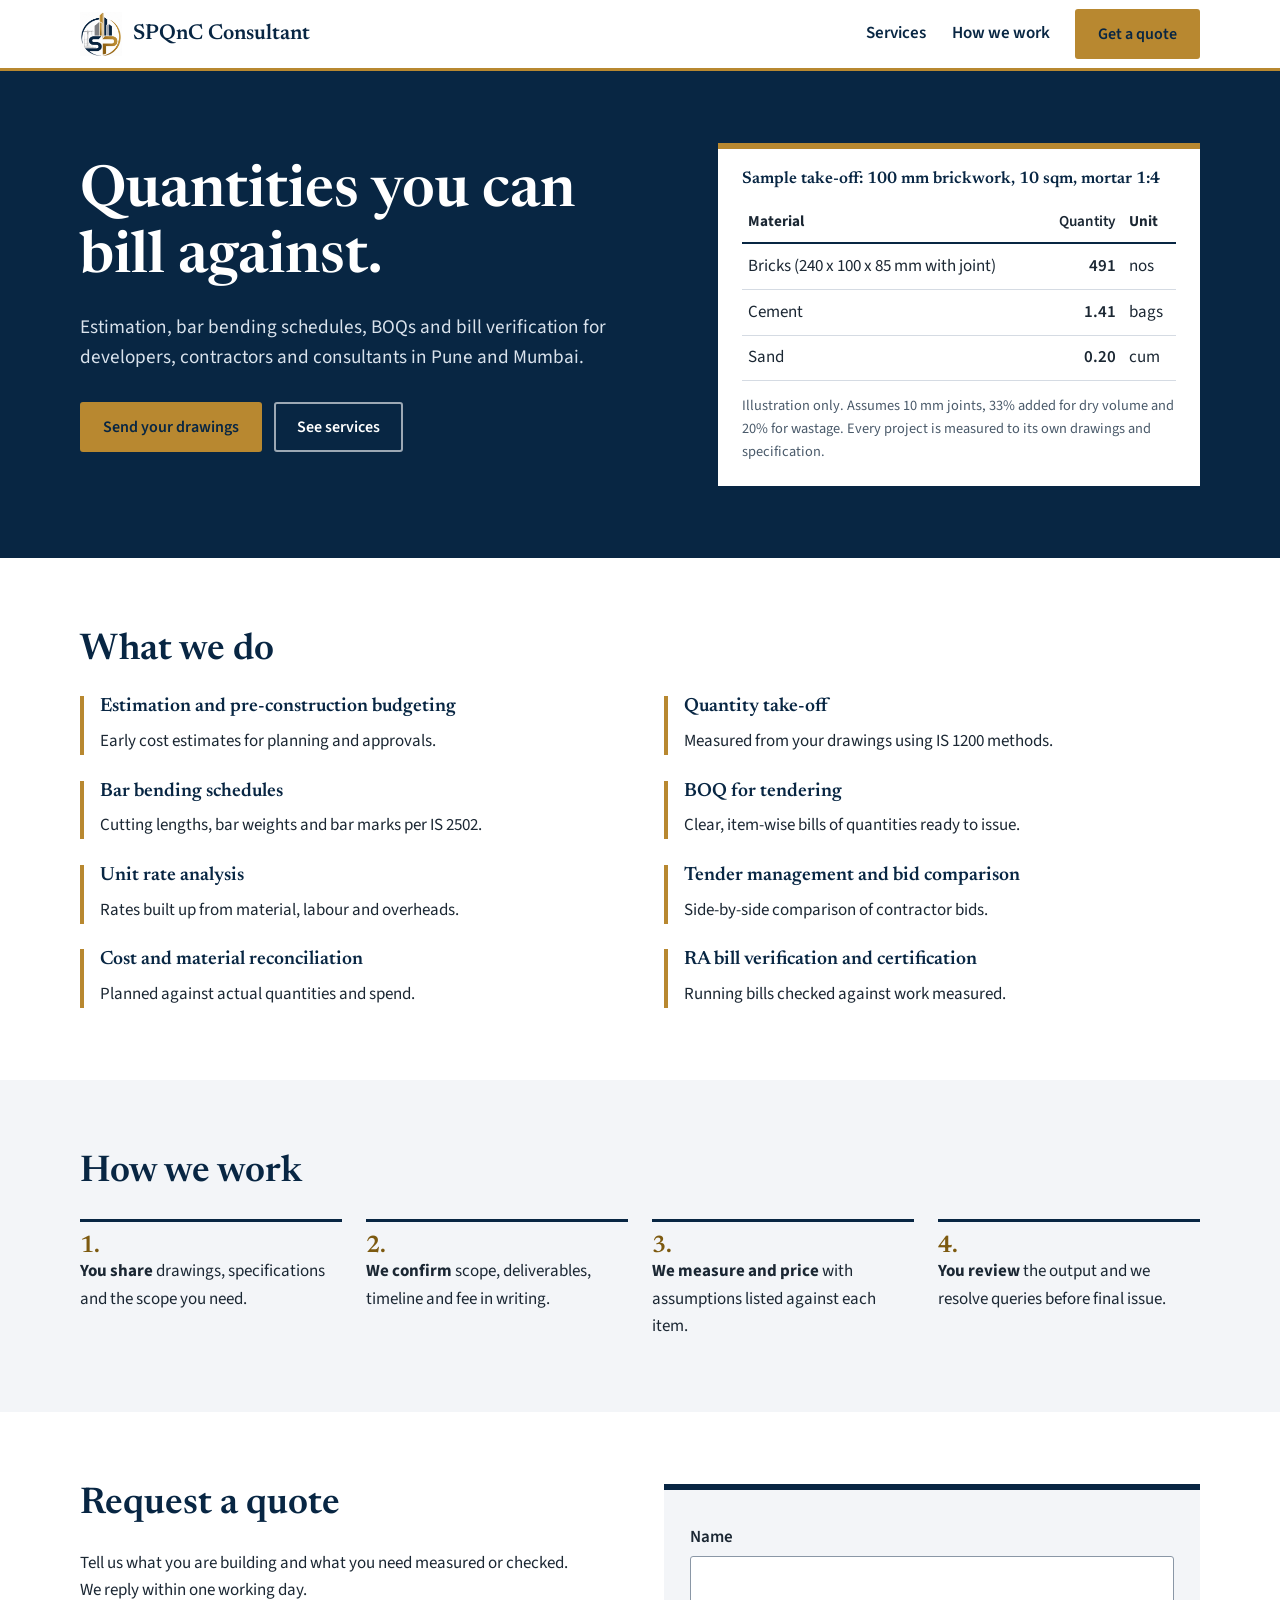
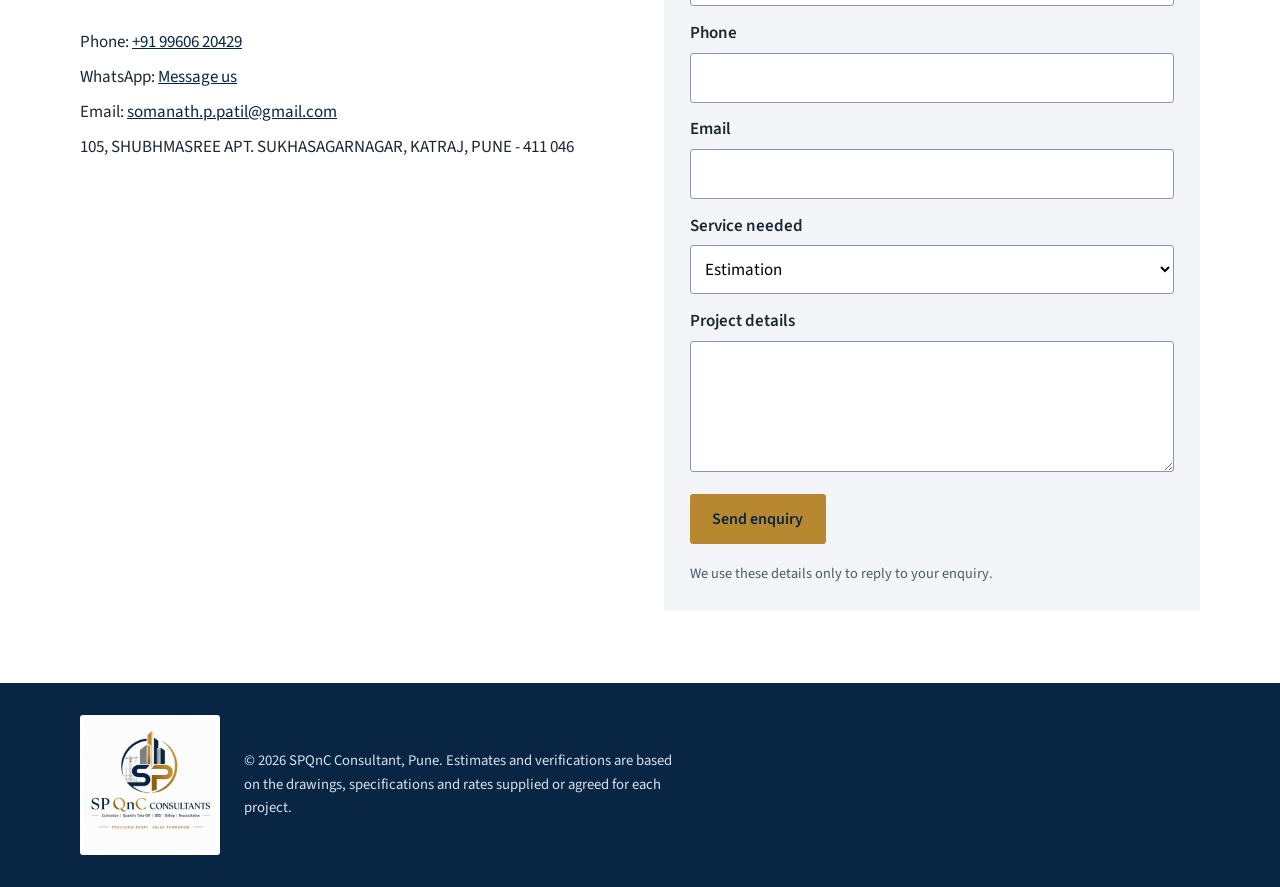
==== public/index.html @ 0b5841fc "Move site to public folder and add Cloudflare config" ====
<!DOCTYPE html>
<html lang="en-IN">

<head>
  <meta charset="utf-8">
  <meta name="viewport" content="width=device-width, initial-scale=1">
  <!-- PLACEHOLDER: confirm brand name, then find-and-replace "SPQnC Consultant" in all files -->
  <title>SPQnC Consultant | Estimation, BOQ and Bill Verification in Pune and Mumbai</title>
  <meta name="description"
    content="Construction estimation, quantity take-off, bar bending schedules, BOQ, tender comparison and RA bill verification for developers and contractors in Pune and Mumbai.">
  <link rel="icon" type="image/png" href="assets/favicon.png">
  <link rel="preconnect" href="https://fonts.googleapis.com">
  <link rel="preconnect" href="https://fonts.gstatic.com" crossorigin>
  <link
    href="https://fonts.googleapis.com/css2?family=Newsreader:opsz,wght@6..72,500;6..72,600&family=Source+Sans+3:wght@400;600&display=swap"
    rel="stylesheet">
  <link rel="stylesheet" href="css/styles.css">
</head>

<body>
  <a class="skip" href="#main">Skip to content</a>

  <header class="site-header">
    <div class="wrap bar">
      <a class="brand" href="index.html" aria-label="SPQnC Consultant home">
        <img src="assets/emblem.png" alt="" width="44" height="46">
        <span>SPQnC Consultant</span>
      </a>
      <button class="menu-btn" aria-expanded="false" aria-controls="nav">Menu</button>
      <nav id="nav" class="nav" aria-label="Main">
        <a href="#services">Services</a>
        <a href="#process">How we work</a>
        <a href="#contact" class="btn btn-gold">Get a quote</a>
      </nav>
    </div>
  </header>

  <main id="main">

    <section class="hero">
      <div class="wrap hero-grid">
        <div>
          <h1>Quantities you can bill against.</h1>
          <p class="lead">Estimation, bar bending schedules, BOQs and bill verification for developers, contractors and
            consultants in Pune and Mumbai.</p>
          <p class="actions">
            <a class="btn btn-navy" href="#contact">Send your drawings</a>
            <a class="btn btn-line" href="#services">See services</a>
          </p>
        </div>

        <figure class="sheet" aria-label="Sample take-off">
          <figcaption>Sample take-off: 100 mm brickwork, 10 sqm, mortar 1:4</figcaption>
          <table>
            <thead>
              <tr>
                <th scope="col">Material</th>
                <th scope="col" class="num">Quantity</th>
                <th scope="col">Unit</th>
              </tr>
            </thead>
            <tbody>
              <tr>
                <td>Bricks (240 x 100 x 85 mm with joint)</td>
                <td class="num">491</td>
                <td>nos</td>
              </tr>
              <tr>
                <td>Cement</td>
                <td class="num">1.41</td>
                <td>bags</td>
              </tr>
              <tr>
                <td>Sand</td>
                <td class="num">0.20</td>
                <td>cum</td>
              </tr>
            </tbody>
          </table>
          <p class="note">Illustration only. Assumes 10 mm joints, 33% added for dry volume and 20% for wastage. Every
            project is measured to its own drawings and specification.</p>
        </figure>
      </div>
    </section>

    <section id="services" class="section">
      <div class="wrap">
        <h2>What we do</h2>
        <!-- PLACEHOLDER: client to confirm service list and wording -->
        <ul class="services">
          <li>
            <h3>Estimation and pre-construction budgeting</h3>
            <p>Early cost estimates for planning and approvals.</p>
          </li>
          <li>
            <h3>Quantity take-off</h3>
            <p>Measured from your drawings using IS 1200 methods.</p>
          </li>
          <li>
            <h3>Bar bending schedules</h3>
            <p>Cutting lengths, bar weights and bar marks per IS 2502.</p>
          </li>
          <li>
            <h3>BOQ for tendering</h3>
            <p>Clear, item-wise bills of quantities ready to issue.</p>
          </li>
          <li>
            <h3>Unit rate analysis</h3>
            <p>Rates built up from material, labour and overheads.</p>
          </li>
          <li>
            <h3>Tender management and bid comparison</h3>
            <p>Side-by-side comparison of contractor bids.</p>
          </li>
          <li>
            <h3>Cost and material reconciliation</h3>
            <p>Planned against actual quantities and spend.</p>
          </li>
          <li>
            <h3>RA bill verification and certification</h3>
            <p>Running bills checked against work measured.</p>
          </li>
        </ul>
      </div>
    </section>

    <section id="process" class="section band">
      <div class="wrap">
        <h2>How we work</h2>
        <ol class="steps">
          <li><strong>You share</strong> drawings, specifications and the scope you need.</li>
          <li><strong>We confirm</strong> scope, deliverables, timeline and fee in writing.</li>
          <li><strong>We measure and price</strong> with assumptions listed against each item.</li>
          <li><strong>You review</strong> the output and we resolve queries before final issue.</li>
        </ol>
      </div>
    </section>

    <section id="contact" class="section">
      <div class="wrap contact-grid">
        <div>
          <h2>Request a quote</h2>
          <p>Tell us what you are building and what you need measured or checked. We reply within one working day.</p>
          <!-- PLACEHOLDER: replace phone, email and WhatsApp number -->
          <ul class="contact-list">
            <li>Phone: <a href="tel:+919960620429">+91 99606 20429</a></li>
            <li>WhatsApp: <a href="https://wa.me/919960620429">Message us</a></li>
            <li>Email: <a href="mailto:somanath.p.patil@gmail.com">somanath.p.patil@gmail.com</a></li>
            <li>105, SHUBHMASREE APT. SUKHASAGARNAGAR, KATRAJ, PUNE - 411 046 </li>
          </ul>
        </div>

        <!-- PLACEHOLDER: replace YOUR_FORM_ID with the id from your form service (e.g. Formspree) -->
        <form class="form" action="https://formspree.io/f/xkjrwnez" method="post">
          <label for="name">Name</label>
          <input id="name" name="name" type="text" autocomplete="name" required>
          <label for="phone">Phone</label>
          <input id="phone" name="phone" type="tel" autocomplete="tel" required>
          <label for="email">Email</label>
          <input id="email" name="email" type="email" autocomplete="email">
          <label for="service">Service needed</label>
          <select id="service" name="service">
            <option>Estimation</option>
            <option>Quantity take-off</option>
            <option>Bar bending schedule</option>
            <option>BOQ for tender</option>
            <option>Bid comparison</option>
            <option>RA bill verification</option>
            <option>Other</option>
          </select>
          <label for="message">Project details</label>
          <textarea id="message" name="message" rows="4"></textarea>
          <input type="text" name="_gotcha" tabindex="-1" autocomplete="off" class="trap" aria-hidden="true">
          <button class="btn btn-gold" type="submit">Send enquiry</button>
          <p class="note">We use these details only to reply to your enquiry.</p>
        </form>
      </div>
    </section>

  </main>

  <footer class="site-footer">
    <div class="wrap foot">
      <img src="assets/logo-full.png" alt="SPQnC Consultant: Precision today. Value tomorrow." width="140" height="140"
        loading="lazy">
      <p>&copy; <span id="year">2026</span> SPQnC Consultant, Pune. Estimates and verifications are based on the
        drawings, specifications and rates supplied or agreed for each project.</p>
    </div>
  </footer>

  <script src="js/main.js"></script>
</body>

</html>
---- public/css/styles.css ----
/* SPQnC Consultant: palette sampled from the logo. Confirm with client brand codes. */
:root {
  --navy: #082643;
  --navy-2: #123a63;
  --gold: #b88830;
  --gold-dark: #7d5a10;   /* use for small gold text on white */
  --ink: #1b2733;
  --paper: #f3f5f8;
  --line: #d5dbe3;
  --white: #fff;
  --serif: "Newsreader", Georgia, "Times New Roman", serif;
  --sans: "Source Sans 3", system-ui, -apple-system, "Segoe UI", Roboto, Arial, sans-serif;
}
*, *::before, *::after { box-sizing: border-box; }
html { scroll-behavior: smooth; scroll-padding-top: 76px; }
body { margin: 0; font: 400 1.0625rem/1.6 var(--sans); color: var(--ink); background: var(--white); }
img { max-width: 100%; height: auto; }
a { color: var(--navy); }
:focus-visible { outline: 3px solid var(--gold); outline-offset: 3px; }
.wrap { width: min(1120px, 100% - 2.5rem); margin-inline: auto; }
.skip { position: absolute; left: -999px; top: 0; background: var(--white); padding: .5rem 1rem; z-index: 20; }
.skip:focus { left: 0; }

h1, h2, h3 { font-family: var(--serif); color: var(--navy); line-height: 1.15; margin: 0 0 .6rem; }
h1 { font-size: clamp(2.2rem, 5vw, 3.6rem); font-weight: 600; }
h2 { font-size: clamp(1.7rem, 3vw, 2.3rem); font-weight: 600; margin-bottom: 1.5rem; }
h3 { font-size: 1.2rem; font-weight: 600; }
p { max-width: 62ch; }

/* Buttons */
.btn { display: inline-block; padding: .75rem 1.3rem; font: 600 1rem var(--sans); text-decoration: none; border: 2px solid transparent; border-radius: 3px; cursor: pointer; }
.btn-gold { background: var(--gold); color: var(--navy); }
.btn-gold:hover { background: #c99a3f; }
.btn-navy { background: var(--gold); color: var(--navy); }
.btn-line { border-color: rgba(255,255,255,.6); color: var(--white); }
.btn-line:hover { background: rgba(255,255,255,.1); }

/* Header */
.site-header { position: sticky; top: 0; z-index: 10; background: var(--white); border-bottom: 3px solid var(--gold); }
.bar { display: flex; align-items: center; justify-content: space-between; min-height: 68px; gap: 1rem; }
.brand { display: flex; align-items: center; gap: .7rem; text-decoration: none; font: 600 1.35rem var(--serif); color: var(--navy); }
.brand img { height: 44px; width: auto; }
.nav { display: flex; align-items: center; gap: 1.6rem; }
.nav a:not(.btn) { text-decoration: none; font-weight: 600; }
.nav a:not(.btn):hover { color: var(--gold-dark); }
.menu-btn { display: none; background: none; border: 2px solid var(--navy); color: var(--navy); font: 600 1rem var(--sans); padding: .4rem .9rem; border-radius: 3px; }

/* Hero */
.hero { background: var(--navy); color: var(--white); padding: 4.5rem 0; }
.hero h1 { color: var(--white); }
.hero-grid { display: grid; grid-template-columns: 1.1fr .9fr; gap: 3rem; align-items: center; }
.lead { font-size: 1.2rem; color: #d9e2ec; }
.actions { display: flex; flex-wrap: wrap; gap: .8rem; margin-top: 1.8rem; }

/* Sample take-off sheet: the one memorable element */
.sheet { margin: 0; background: var(--white); color: var(--ink); padding: 1.4rem 1.5rem; border-top: 6px solid var(--gold); }
.sheet figcaption { font: 600 1.05rem var(--serif); color: var(--navy); margin-bottom: .8rem; }
.sheet table { width: 100%; border-collapse: collapse; }
.sheet th, .sheet td { text-align: left; padding: .55rem .4rem; border-bottom: 1px solid var(--line); }
.sheet th { border-bottom: 2px solid var(--navy); font-size: .95rem; }
.sheet .num { text-align: right; font-variant-numeric: tabular-nums; font-weight: 600; }
.note { font-size: .9rem; color: #4a5a6a; margin: .8rem 0 0; }

/* Sections */
.section { padding: 4.5rem 0; }
.band { background: var(--paper); }
.services { list-style: none; margin: 0; padding: 0; display: grid; grid-template-columns: repeat(2, 1fr); gap: 1.6rem 3rem; }
.services li { border-left: 4px solid var(--gold); padding-left: 1rem; }
.services p { margin: 0; }
.steps { margin: 0; padding: 0; list-style: none; counter-reset: s; display: grid; grid-template-columns: repeat(4, 1fr); gap: 1.5rem; }
.steps li { counter-increment: s; border-top: 3px solid var(--navy); padding-top: .8rem; }
.steps li::before { content: counter(s) "."; display: block; font: 600 1.5rem var(--serif); color: var(--gold-dark); }

/* Contact */
.contact-grid { display: grid; grid-template-columns: 1fr 1fr; gap: 3rem; }
.contact-list { list-style: none; padding: 0; margin: 1.5rem 0 0; }
.contact-list li { margin-bottom: .5rem; }
.form { display: grid; gap: .35rem; background: var(--paper); padding: 1.6rem; border-top: 6px solid var(--navy); }
.form label { font-weight: 600; margin-top: .5rem; }
.form input, .form select, .form textarea { font: inherit; padding: .65rem; border: 1px solid #8a97a6; border-radius: 3px; background: var(--white); width: 100%; }
.form .btn { margin-top: 1rem; justify-self: start; }
.trap { position: absolute; left: -9999px; }

/* Footer */
.site-footer { background: var(--navy); color: #d9e2ec; padding: 2rem 0; }
.foot { display: flex; align-items: center; gap: 1.5rem; }
.foot img { background: var(--white); padding: 4px; border-radius: 3px; }
.foot p { margin: 0; font-size: .92rem; }

/* Mobile */
@media (max-width: 800px) {
  .hero-grid, .contact-grid, .services { grid-template-columns: 1fr; }
  .steps { grid-template-columns: 1fr 1fr; }
  .hero, .section { padding: 3rem 0; }
  .menu-btn { display: inline-block; }
  .nav { display: none; position: absolute; top: 100%; left: 0; right: 0; background: var(--white); flex-direction: column; align-items: flex-start; padding: 1rem 1.25rem 1.5rem; border-bottom: 3px solid var(--gold); }
  .nav.open { display: flex; }
  .foot { flex-direction: column; align-items: flex-start; }
}
@media (max-width: 480px) { .steps { grid-template-columns: 1fr; } .brand { font-size: 1.15rem; } }
@media (prefers-reduced-motion: reduce) { html { scroll-behavior: auto; } }
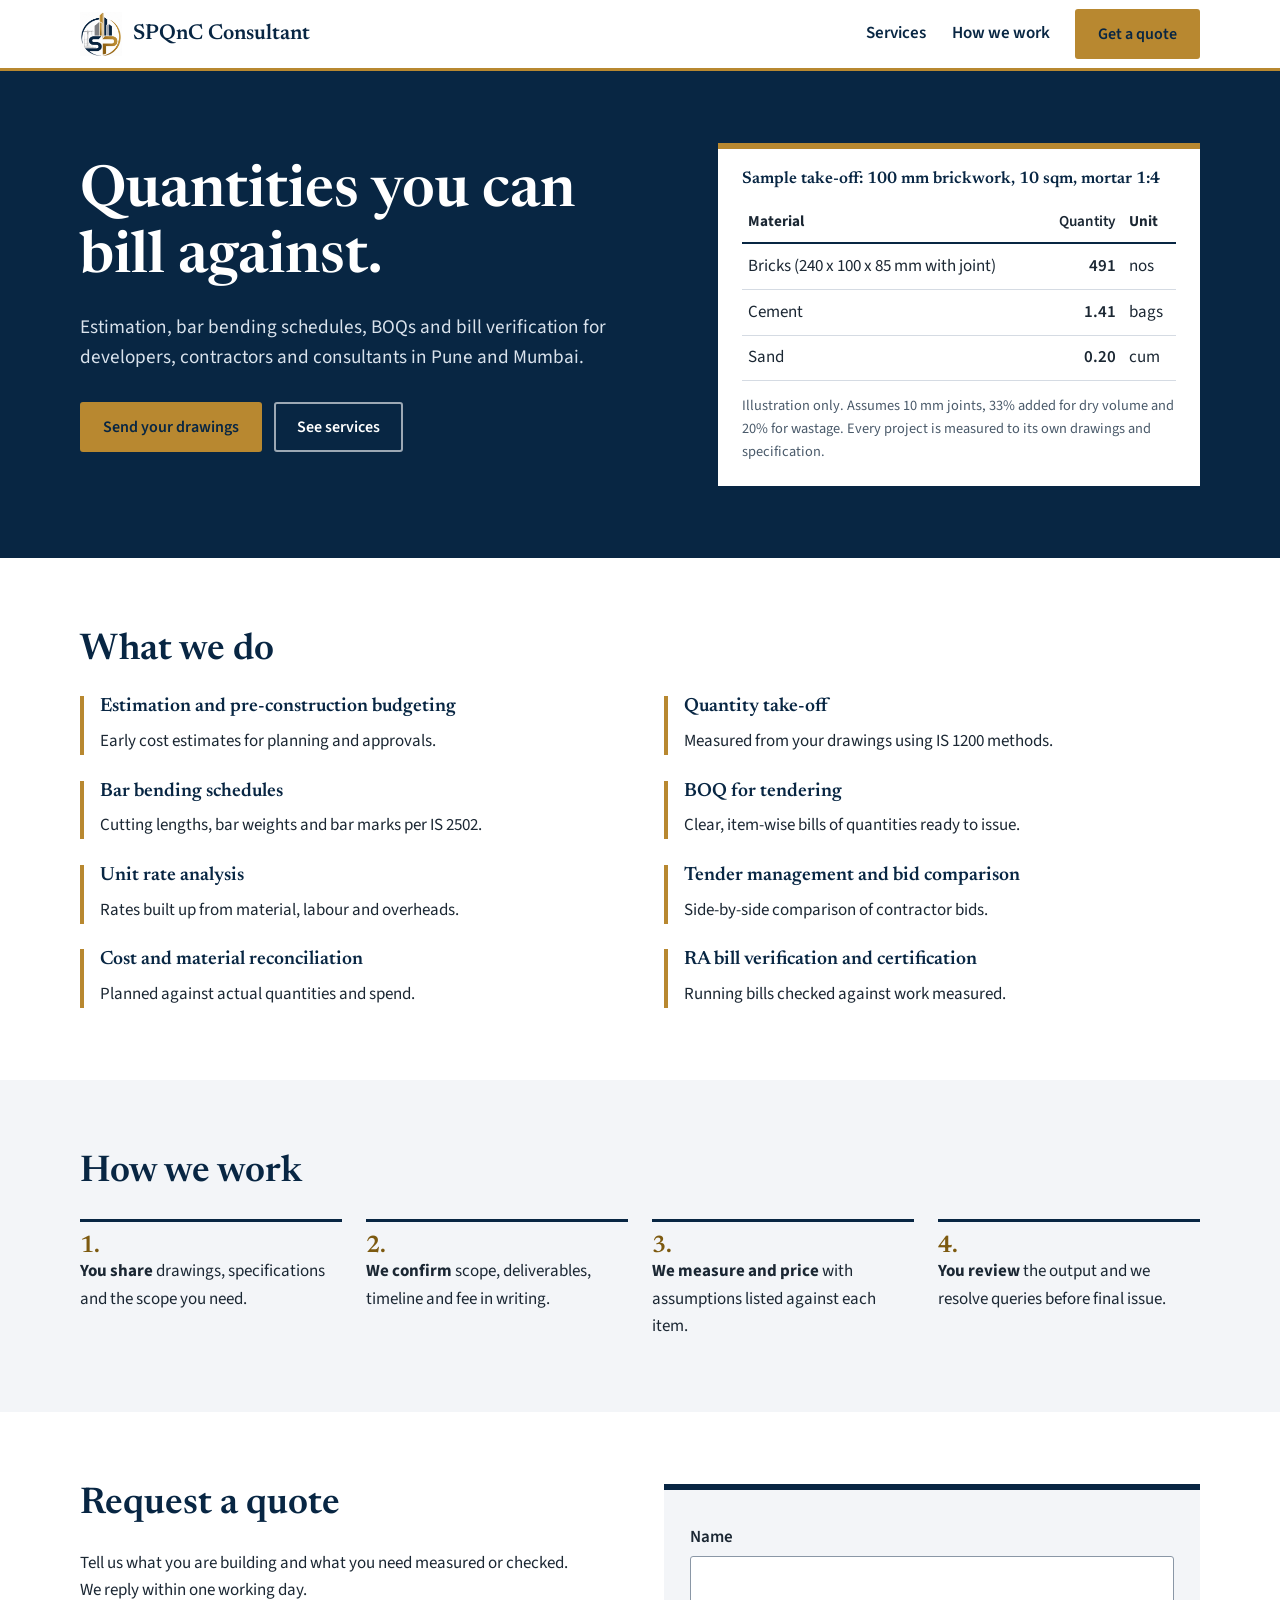
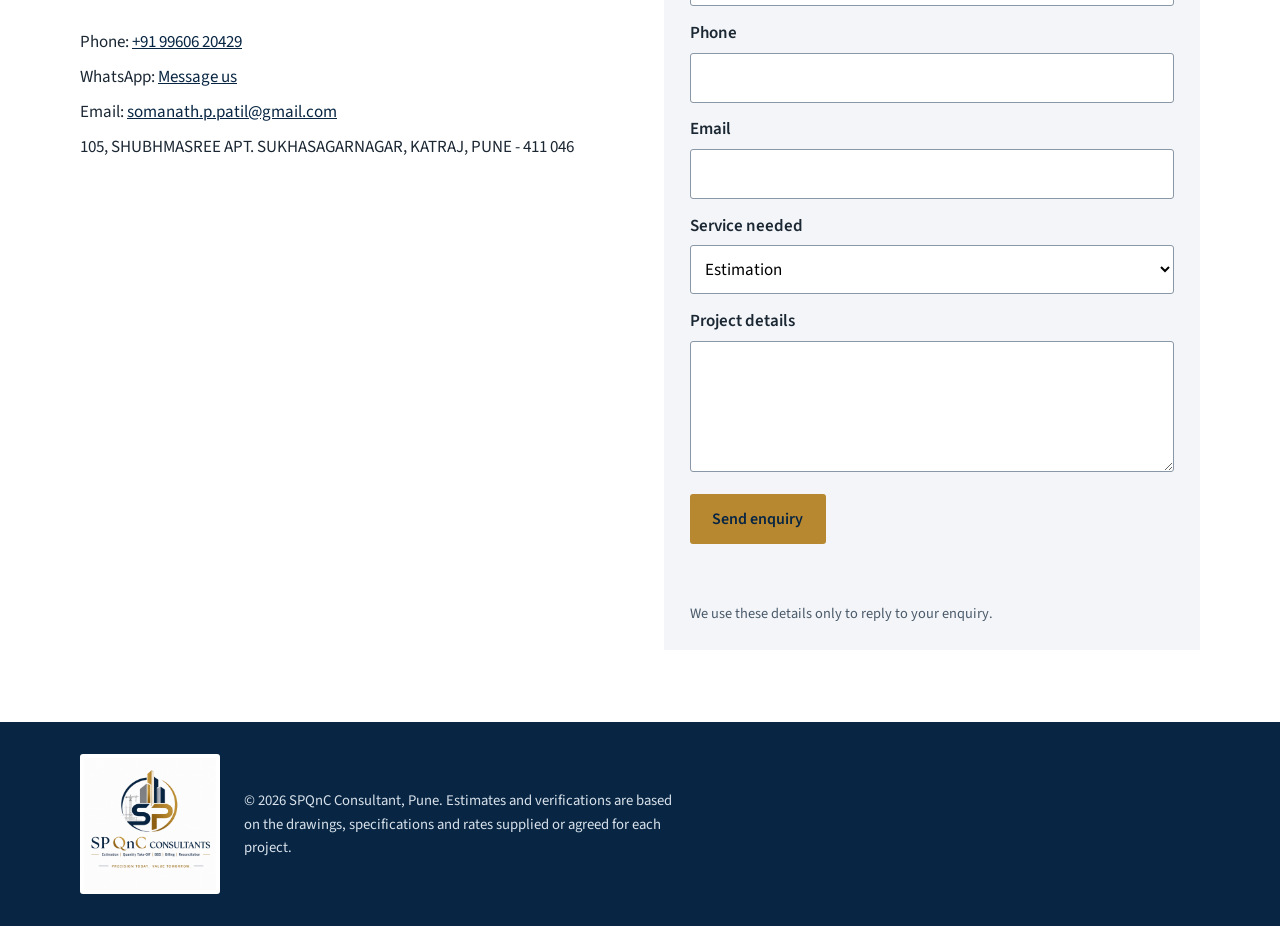
==== commit b093f07a: "Connect contact form" ====
--- a/public/index.html
+++ b/public/index.html
@@ -172,6 +172,7 @@
           <textarea id="message" name="message" rows="4"></textarea>
           <input type="text" name="_gotcha" tabindex="-1" autocomplete="off" class="trap" aria-hidden="true">
           <button class="btn btn-gold" type="submit">Send enquiry</button>
+          <p class="form-status" role="status" aria-live="polite"></p>
           <p class="note">We use these details only to reply to your enquiry.</p>
         </form>
       </div>
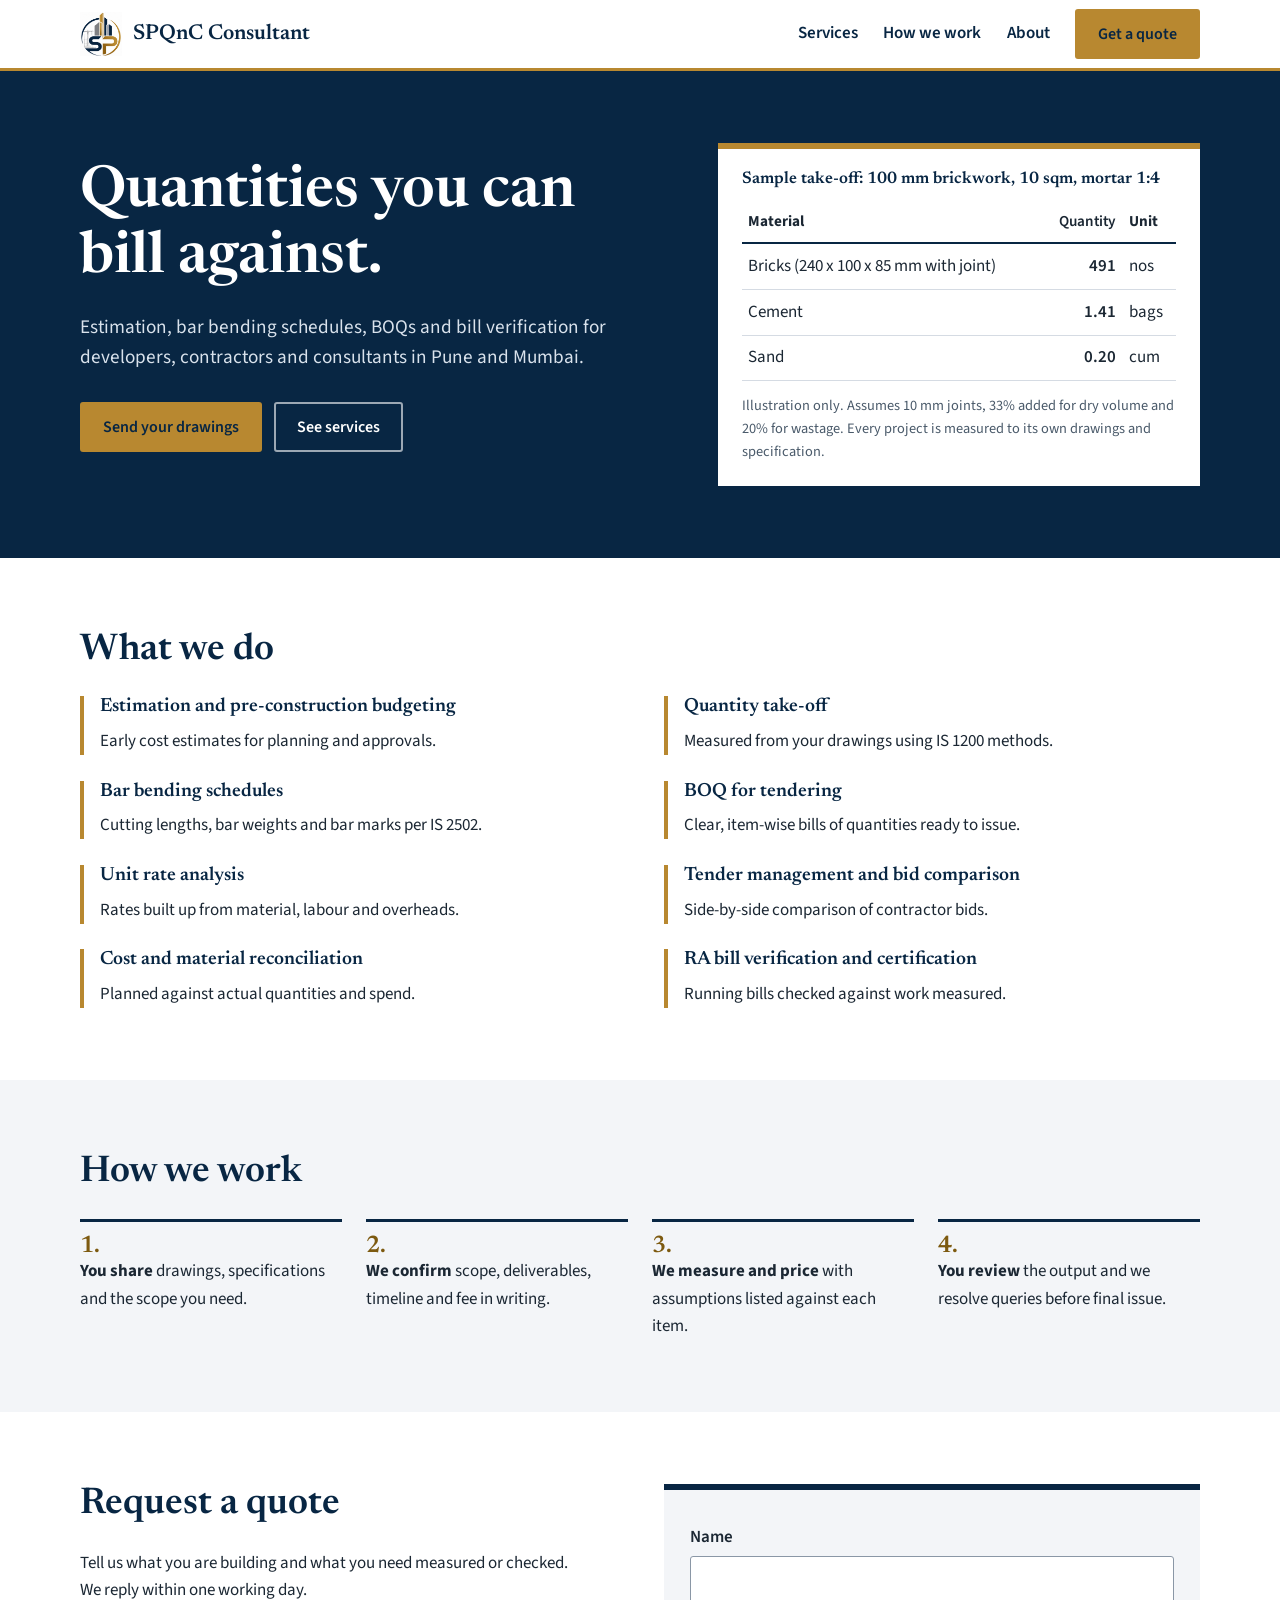
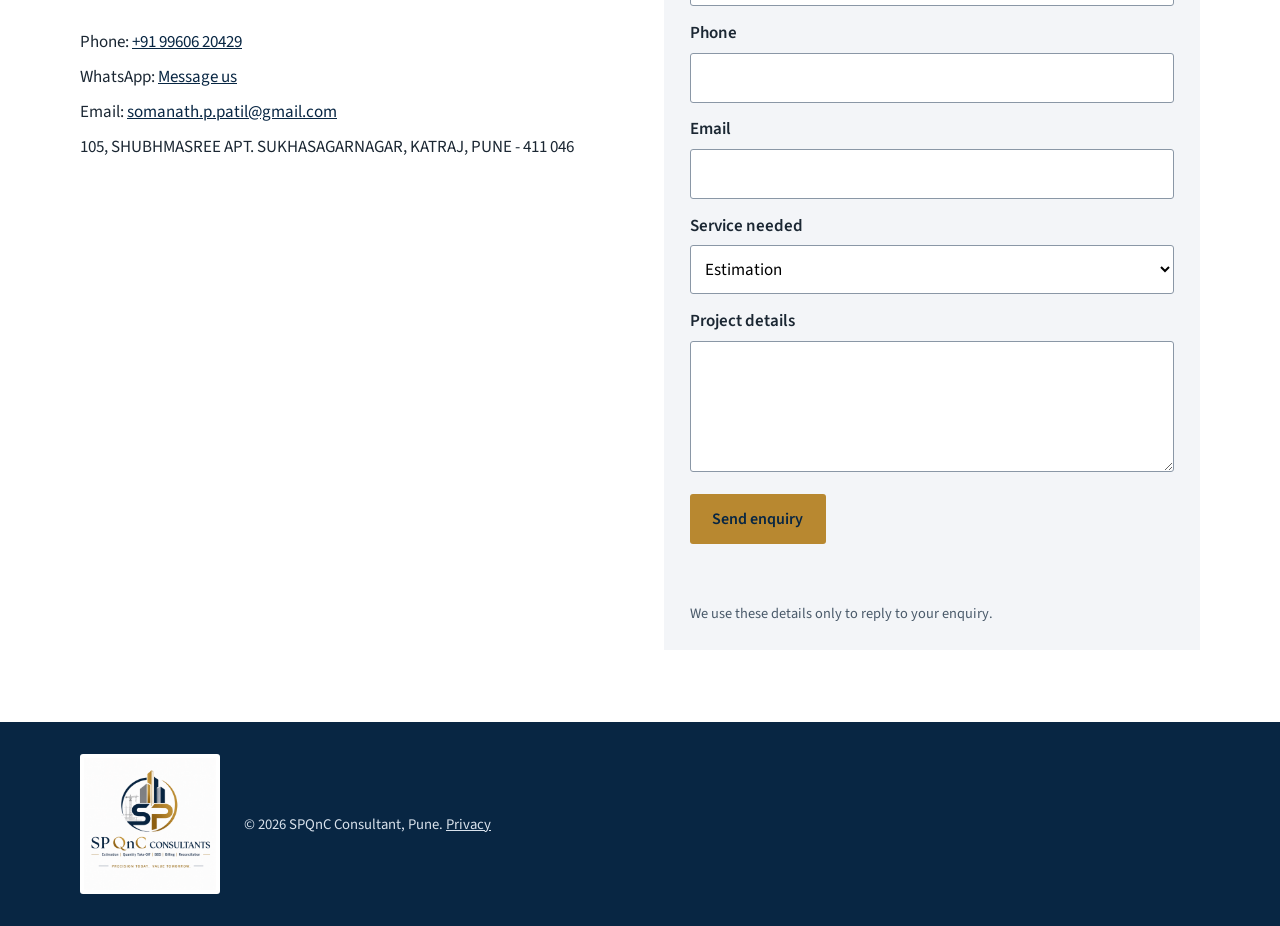
==== commit 3151a51c: "Add About, Privacy, 404 and SEO files" ====
--- a/public/index.html
+++ b/public/index.html
@@ -8,6 +8,7 @@
   <title>SPQnC Consultant | Estimation, BOQ and Bill Verification in Pune and Mumbai</title>
   <meta name="description"
     content="Construction estimation, quantity take-off, bar bending schedules, BOQ, tender comparison and RA bill verification for developers and contractors in Pune and Mumbai.">
+  <link rel="canonical" href="https://spqnc-website.eroots2025.workers.dev/">
   <link rel="icon" type="image/png" href="assets/favicon.png">
   <link rel="preconnect" href="https://fonts.googleapis.com">
   <link rel="preconnect" href="https://fonts.gstatic.com" crossorigin>
@@ -30,6 +31,7 @@
       <nav id="nav" class="nav" aria-label="Main">
         <a href="#services">Services</a>
         <a href="#process">How we work</a>
+        <a href="about.html">About</a>
         <a href="#contact" class="btn btn-gold">Get a quote</a>
       </nav>
     </div>
@@ -184,8 +186,7 @@
     <div class="wrap foot">
       <img src="assets/logo-full.png" alt="SPQnC Consultant: Precision today. Value tomorrow." width="140" height="140"
         loading="lazy">
-      <p>&copy; <span id="year">2026</span> SPQnC Consultant, Pune. Estimates and verifications are based on the
-        drawings, specifications and rates supplied or agreed for each project.</p>
+      <p>&copy; <span id="year">2026</span> SPQnC Consultant, Pune. <a class="flink" href="privacy.html">Privacy</a></p>
     </div>
   </footer>
 
--- a/public/css/styles.css
+++ b/public/css/styles.css
@@ -3,7 +3,8 @@
   --navy: #082643;
   --navy-2: #123a63;
   --gold: #b88830;
-  --gold-dark: #7d5a10;   /* use for small gold text on white */
+  --gold-dark: #7d5a10;
+  /* use for small gold text on white */
   --ink: #1b2733;
   --paper: #f3f5f8;
   --line: #d5dbe3;
@@ -11,91 +12,459 @@
   --serif: "Newsreader", Georgia, "Times New Roman", serif;
   --sans: "Source Sans 3", system-ui, -apple-system, "Segoe UI", Roboto, Arial, sans-serif;
 }
-*, *::before, *::after { box-sizing: border-box; }
-html { scroll-behavior: smooth; scroll-padding-top: 76px; }
-body { margin: 0; font: 400 1.0625rem/1.6 var(--sans); color: var(--ink); background: var(--white); }
-img { max-width: 100%; height: auto; }
-a { color: var(--navy); }
-:focus-visible { outline: 3px solid var(--gold); outline-offset: 3px; }
-.wrap { width: min(1120px, 100% - 2.5rem); margin-inline: auto; }
-.skip { position: absolute; left: -999px; top: 0; background: var(--white); padding: .5rem 1rem; z-index: 20; }
-.skip:focus { left: 0; }
-
-h1, h2, h3 { font-family: var(--serif); color: var(--navy); line-height: 1.15; margin: 0 0 .6rem; }
-h1 { font-size: clamp(2.2rem, 5vw, 3.6rem); font-weight: 600; }
-h2 { font-size: clamp(1.7rem, 3vw, 2.3rem); font-weight: 600; margin-bottom: 1.5rem; }
-h3 { font-size: 1.2rem; font-weight: 600; }
-p { max-width: 62ch; }
+
+*,
+*::before,
+*::after {
+  box-sizing: border-box;
+}
+
+html {
+  scroll-behavior: smooth;
+  scroll-padding-top: 76px;
+}
+
+body {
+  margin: 0;
+  font: 400 1.0625rem/1.6 var(--sans);
+  color: var(--ink);
+  background: var(--white);
+}
+
+img {
+  max-width: 100%;
+  height: auto;
+}
+
+a {
+  color: var(--navy);
+}
+
+:focus-visible {
+  outline: 3px solid var(--gold);
+  outline-offset: 3px;
+}
+
+.wrap {
+  width: min(1120px, 100% - 2.5rem);
+  margin-inline: auto;
+}
+
+.skip {
+  position: absolute;
+  left: -999px;
+  top: 0;
+  background: var(--white);
+  padding: .5rem 1rem;
+  z-index: 20;
+}
+
+.skip:focus {
+  left: 0;
+}
+
+h1,
+h2,
+h3 {
+  font-family: var(--serif);
+  color: var(--navy);
+  line-height: 1.15;
+  margin: 0 0 .6rem;
+}
+
+h1 {
+  font-size: clamp(2.2rem, 5vw, 3.6rem);
+  font-weight: 600;
+}
+
+h2 {
+  font-size: clamp(1.7rem, 3vw, 2.3rem);
+  font-weight: 600;
+  margin-bottom: 1.5rem;
+}
+
+h3 {
+  font-size: 1.2rem;
+  font-weight: 600;
+}
+
+p {
+  max-width: 62ch;
+}
 
 /* Buttons */
-.btn { display: inline-block; padding: .75rem 1.3rem; font: 600 1rem var(--sans); text-decoration: none; border: 2px solid transparent; border-radius: 3px; cursor: pointer; }
-.btn-gold { background: var(--gold); color: var(--navy); }
-.btn-gold:hover { background: #c99a3f; }
-.btn-navy { background: var(--gold); color: var(--navy); }
-.btn-line { border-color: rgba(255,255,255,.6); color: var(--white); }
-.btn-line:hover { background: rgba(255,255,255,.1); }
+.btn {
+  display: inline-block;
+  padding: .75rem 1.3rem;
+  font: 600 1rem var(--sans);
+  text-decoration: none;
+  border: 2px solid transparent;
+  border-radius: 3px;
+  cursor: pointer;
+}
+
+.btn-gold {
+  background: var(--gold);
+  color: var(--navy);
+}
+
+.btn-gold:hover {
+  background: #c99a3f;
+}
+
+.btn-navy {
+  background: var(--gold);
+  color: var(--navy);
+}
+
+.btn-line {
+  border-color: rgba(255, 255, 255, .6);
+  color: var(--white);
+}
+
+.btn-line:hover {
+  background: rgba(255, 255, 255, .1);
+}
 
 /* Header */
-.site-header { position: sticky; top: 0; z-index: 10; background: var(--white); border-bottom: 3px solid var(--gold); }
-.bar { display: flex; align-items: center; justify-content: space-between; min-height: 68px; gap: 1rem; }
-.brand { display: flex; align-items: center; gap: .7rem; text-decoration: none; font: 600 1.35rem var(--serif); color: var(--navy); }
-.brand img { height: 44px; width: auto; }
-.nav { display: flex; align-items: center; gap: 1.6rem; }
-.nav a:not(.btn) { text-decoration: none; font-weight: 600; }
-.nav a:not(.btn):hover { color: var(--gold-dark); }
-.menu-btn { display: none; background: none; border: 2px solid var(--navy); color: var(--navy); font: 600 1rem var(--sans); padding: .4rem .9rem; border-radius: 3px; }
+.site-header {
+  position: sticky;
+  top: 0;
+  z-index: 10;
+  background: var(--white);
+  border-bottom: 3px solid var(--gold);
+}
+
+.bar {
+  display: flex;
+  align-items: center;
+  justify-content: space-between;
+  min-height: 68px;
+  gap: 1rem;
+}
+
+.brand {
+  display: flex;
+  align-items: center;
+  gap: .7rem;
+  text-decoration: none;
+  font: 600 1.35rem var(--serif);
+  color: var(--navy);
+}
+
+.brand img {
+  height: 44px;
+  width: auto;
+}
+
+.nav {
+  display: flex;
+  align-items: center;
+  gap: 1.6rem;
+}
+
+.nav a:not(.btn) {
+  text-decoration: none;
+  font-weight: 600;
+}
+
+.nav a:not(.btn):hover {
+  color: var(--gold-dark);
+}
+
+.menu-btn {
+  display: none;
+  background: none;
+  border: 2px solid var(--navy);
+  color: var(--navy);
+  font: 600 1rem var(--sans);
+  padding: .4rem .9rem;
+  border-radius: 3px;
+}
 
 /* Hero */
-.hero { background: var(--navy); color: var(--white); padding: 4.5rem 0; }
-.hero h1 { color: var(--white); }
-.hero-grid { display: grid; grid-template-columns: 1.1fr .9fr; gap: 3rem; align-items: center; }
-.lead { font-size: 1.2rem; color: #d9e2ec; }
-.actions { display: flex; flex-wrap: wrap; gap: .8rem; margin-top: 1.8rem; }
+.hero {
+  background: var(--navy);
+  color: var(--white);
+  padding: 4.5rem 0;
+}
+
+.hero h1 {
+  color: var(--white);
+}
+
+.hero-grid {
+  display: grid;
+  grid-template-columns: 1.1fr .9fr;
+  gap: 3rem;
+  align-items: center;
+}
+
+.lead {
+  font-size: 1.2rem;
+  color: #d9e2ec;
+}
+
+.actions {
+  display: flex;
+  flex-wrap: wrap;
+  gap: .8rem;
+  margin-top: 1.8rem;
+}
 
 /* Sample take-off sheet: the one memorable element */
-.sheet { margin: 0; background: var(--white); color: var(--ink); padding: 1.4rem 1.5rem; border-top: 6px solid var(--gold); }
-.sheet figcaption { font: 600 1.05rem var(--serif); color: var(--navy); margin-bottom: .8rem; }
-.sheet table { width: 100%; border-collapse: collapse; }
-.sheet th, .sheet td { text-align: left; padding: .55rem .4rem; border-bottom: 1px solid var(--line); }
-.sheet th { border-bottom: 2px solid var(--navy); font-size: .95rem; }
-.sheet .num { text-align: right; font-variant-numeric: tabular-nums; font-weight: 600; }
-.note { font-size: .9rem; color: #4a5a6a; margin: .8rem 0 0; }
+.sheet {
+  margin: 0;
+  background: var(--white);
+  color: var(--ink);
+  padding: 1.4rem 1.5rem;
+  border-top: 6px solid var(--gold);
+}
+
+.sheet figcaption {
+  font: 600 1.05rem var(--serif);
+  color: var(--navy);
+  margin-bottom: .8rem;
+}
+
+.sheet table {
+  width: 100%;
+  border-collapse: collapse;
+}
+
+.sheet th,
+.sheet td {
+  text-align: left;
+  padding: .55rem .4rem;
+  border-bottom: 1px solid var(--line);
+}
+
+.sheet th {
+  border-bottom: 2px solid var(--navy);
+  font-size: .95rem;
+}
+
+.sheet .num {
+  text-align: right;
+  font-variant-numeric: tabular-nums;
+  font-weight: 600;
+}
+
+.note {
+  font-size: .9rem;
+  color: #4a5a6a;
+  margin: .8rem 0 0;
+}
 
 /* Sections */
-.section { padding: 4.5rem 0; }
-.band { background: var(--paper); }
-.services { list-style: none; margin: 0; padding: 0; display: grid; grid-template-columns: repeat(2, 1fr); gap: 1.6rem 3rem; }
-.services li { border-left: 4px solid var(--gold); padding-left: 1rem; }
-.services p { margin: 0; }
-.steps { margin: 0; padding: 0; list-style: none; counter-reset: s; display: grid; grid-template-columns: repeat(4, 1fr); gap: 1.5rem; }
-.steps li { counter-increment: s; border-top: 3px solid var(--navy); padding-top: .8rem; }
-.steps li::before { content: counter(s) "."; display: block; font: 600 1.5rem var(--serif); color: var(--gold-dark); }
+.section {
+  padding: 4.5rem 0;
+}
+
+.band {
+  background: var(--paper);
+}
+
+.services {
+  list-style: none;
+  margin: 0;
+  padding: 0;
+  display: grid;
+  grid-template-columns: repeat(2, 1fr);
+  gap: 1.6rem 3rem;
+}
+
+.services li {
+  border-left: 4px solid var(--gold);
+  padding-left: 1rem;
+}
+
+.services p {
+  margin: 0;
+}
+
+.steps {
+  margin: 0;
+  padding: 0;
+  list-style: none;
+  counter-reset: s;
+  display: grid;
+  grid-template-columns: repeat(4, 1fr);
+  gap: 1.5rem;
+}
+
+.steps li {
+  counter-increment: s;
+  border-top: 3px solid var(--navy);
+  padding-top: .8rem;
+}
+
+.steps li::before {
+  content: counter(s) ".";
+  display: block;
+  font: 600 1.5rem var(--serif);
+  color: var(--gold-dark);
+}
 
 /* Contact */
-.contact-grid { display: grid; grid-template-columns: 1fr 1fr; gap: 3rem; }
-.contact-list { list-style: none; padding: 0; margin: 1.5rem 0 0; }
-.contact-list li { margin-bottom: .5rem; }
-.form { display: grid; gap: .35rem; background: var(--paper); padding: 1.6rem; border-top: 6px solid var(--navy); }
-.form label { font-weight: 600; margin-top: .5rem; }
-.form input, .form select, .form textarea { font: inherit; padding: .65rem; border: 1px solid #8a97a6; border-radius: 3px; background: var(--white); width: 100%; }
-.form .btn { margin-top: 1rem; justify-self: start; }
-.trap { position: absolute; left: -9999px; }
+.contact-grid {
+  display: grid;
+  grid-template-columns: 1fr 1fr;
+  gap: 3rem;
+}
+
+.contact-list {
+  list-style: none;
+  padding: 0;
+  margin: 1.5rem 0 0;
+}
+
+.contact-list li {
+  margin-bottom: .5rem;
+}
+
+.form {
+  display: grid;
+  gap: .35rem;
+  background: var(--paper);
+  padding: 1.6rem;
+  border-top: 6px solid var(--navy);
+}
+
+.form label {
+  font-weight: 600;
+  margin-top: .5rem;
+}
+
+.form input,
+.form select,
+.form textarea {
+  font: inherit;
+  padding: .65rem;
+  border: 1px solid #8a97a6;
+  border-radius: 3px;
+  background: var(--white);
+  width: 100%;
+}
+
+.form .btn {
+  margin-top: 1rem;
+  justify-self: start;
+}
+
+.trap {
+  position: absolute;
+  left: -9999px;
+}
 
 /* Footer */
-.site-footer { background: var(--navy); color: #d9e2ec; padding: 2rem 0; }
-.foot { display: flex; align-items: center; gap: 1.5rem; }
-.foot img { background: var(--white); padding: 4px; border-radius: 3px; }
-.foot p { margin: 0; font-size: .92rem; }
+.site-footer {
+  background: var(--navy);
+  color: #d9e2ec;
+  padding: 2rem 0;
+}
+
+.foot {
+  display: flex;
+  align-items: center;
+  gap: 1.5rem;
+}
+
+.foot img {
+  background: var(--white);
+  padding: 4px;
+  border-radius: 3px;
+}
+
+.foot p {
+  margin: 0;
+  font-size: .92rem;
+}
 
 /* Mobile */
 @media (max-width: 800px) {
-  .hero-grid, .contact-grid, .services { grid-template-columns: 1fr; }
-  .steps { grid-template-columns: 1fr 1fr; }
-  .hero, .section { padding: 3rem 0; }
-  .menu-btn { display: inline-block; }
-  .nav { display: none; position: absolute; top: 100%; left: 0; right: 0; background: var(--white); flex-direction: column; align-items: flex-start; padding: 1rem 1.25rem 1.5rem; border-bottom: 3px solid var(--gold); }
-  .nav.open { display: flex; }
-  .foot { flex-direction: column; align-items: flex-start; }
-}
-@media (max-width: 480px) { .steps { grid-template-columns: 1fr; } .brand { font-size: 1.15rem; } }
-@media (prefers-reduced-motion: reduce) { html { scroll-behavior: auto; } }
+
+  .hero-grid,
+  .contact-grid,
+  .services {
+    grid-template-columns: 1fr;
+  }
+
+  .steps {
+    grid-template-columns: 1fr 1fr;
+  }
+
+  .hero,
+  .section {
+    padding: 3rem 0;
+  }
+
+  .menu-btn {
+    display: inline-block;
+  }
+
+  .nav {
+    display: none;
+    position: absolute;
+    top: 100%;
+    left: 0;
+    right: 0;
+    background: var(--white);
+    flex-direction: column;
+    align-items: flex-start;
+    padding: 1rem 1.25rem 1.5rem;
+    border-bottom: 3px solid var(--gold);
+  }
+
+  .nav.open {
+    display: flex;
+  }
+
+  .foot {
+    flex-direction: column;
+    align-items: flex-start;
+  }
+}
+
+@media (max-width: 480px) {
+  .steps {
+    grid-template-columns: 1fr;
+  }
+
+  .brand {
+    font-size: 1.15rem;
+  }
+}
+
+@media (prefers-reduced-motion: reduce) {
+  html {
+    scroll-behavior: auto;
+  }
+}
+
+
+/* Text pages (About, Privacy, 404) */
+.prose {
+  max-width: 760px;
+}
+
+.prose h1 {
+  margin-bottom: 1rem;
+}
+
+.prose h2 {
+  font-size: 1.5rem;
+  margin: 2rem 0 .6rem;
+}
+
+.prose ul {
+  padding-left: 1.2rem;
+}
+
+.prose li {
+  margin-bottom: .4rem;
+}
+
+.flink {
+  color: #d9e2ec;
+}
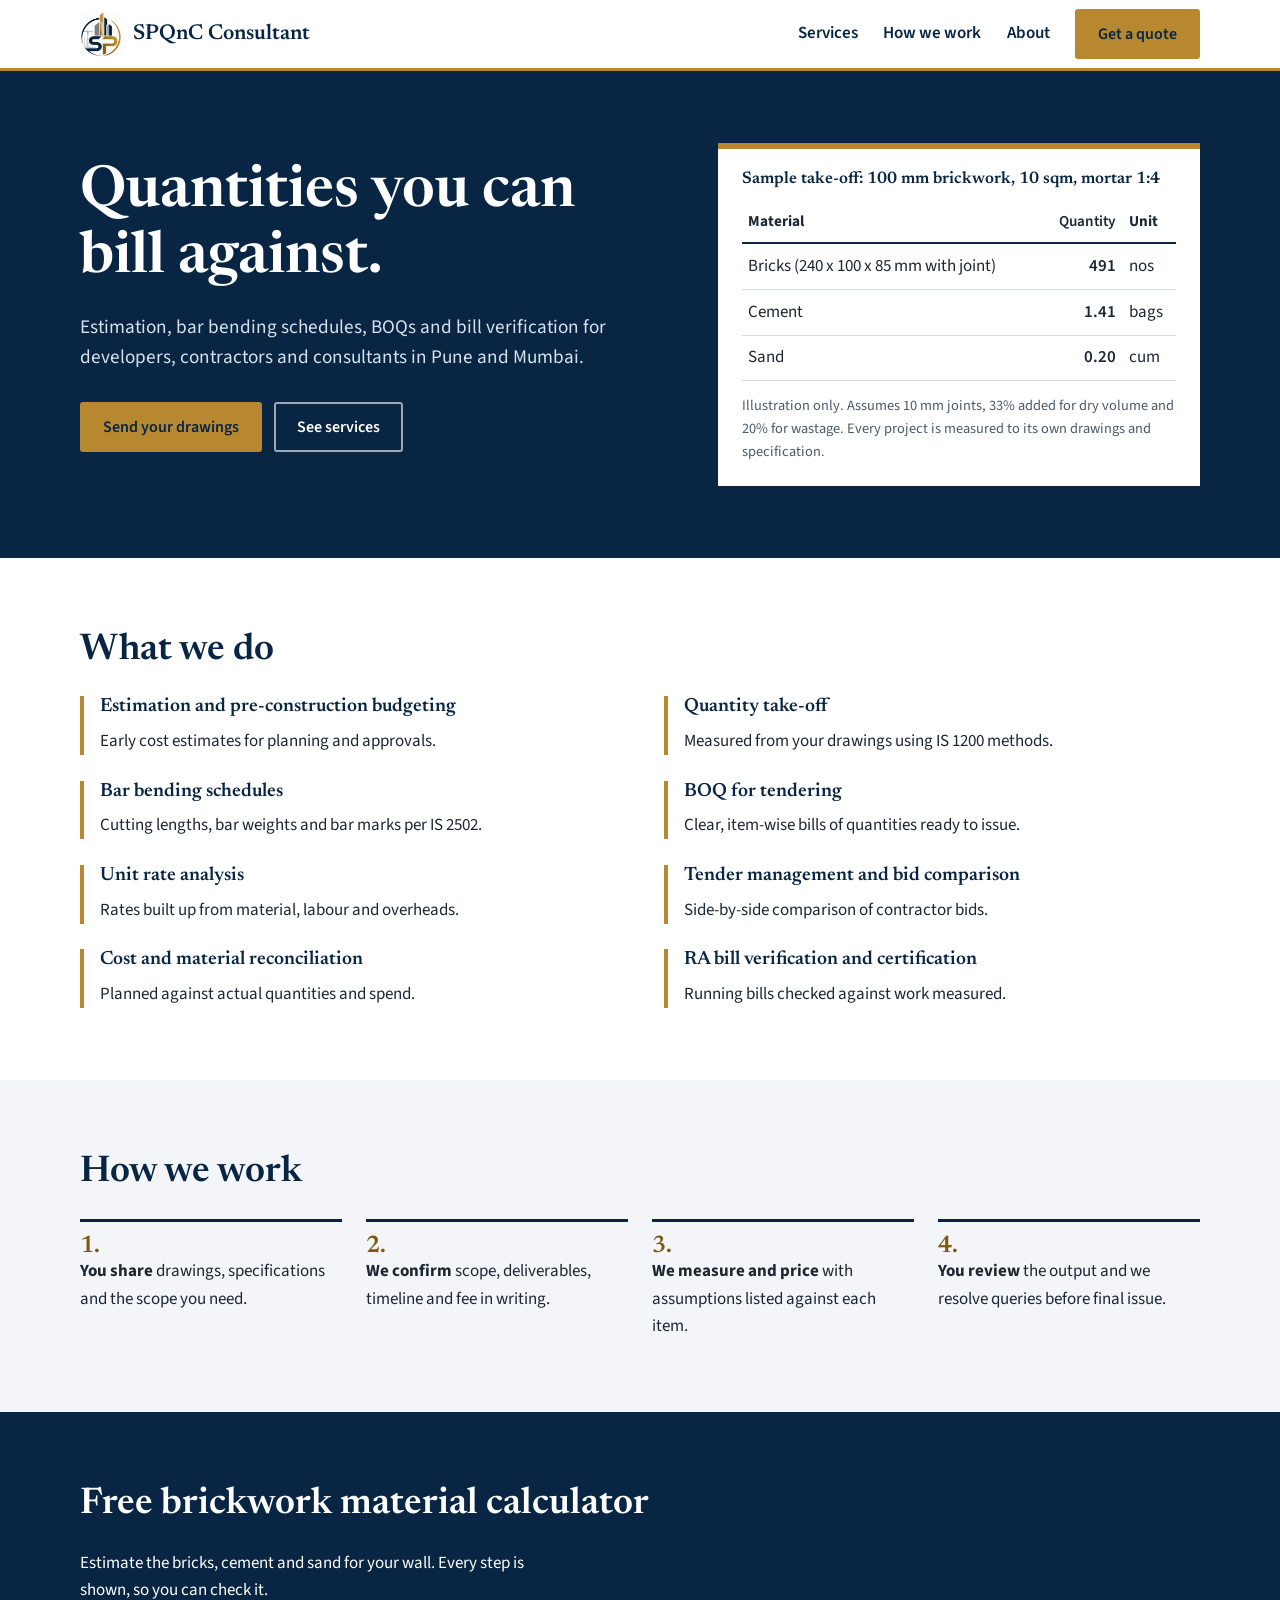
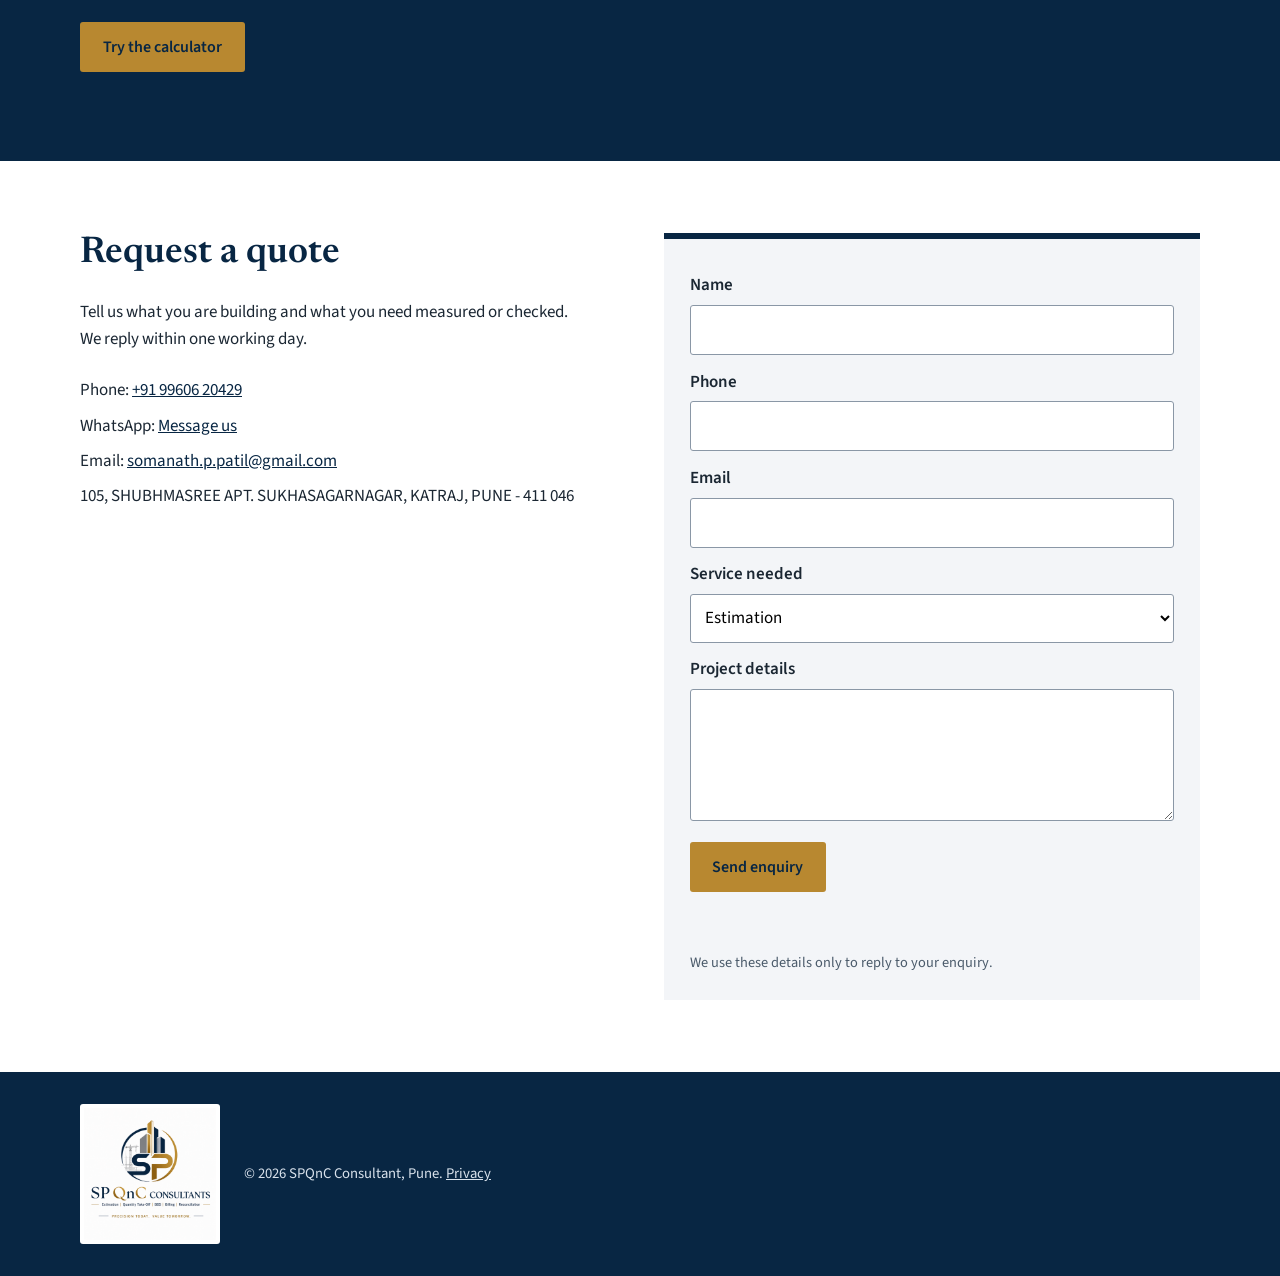
==== commit 0c2c098c: "Professional calculator page and menu link" ====
--- a/public/index.html
+++ b/public/index.html
@@ -135,6 +135,14 @@
           <li><strong>We measure and price</strong> with assumptions listed against each item.</li>
           <li><strong>You review</strong> the output and we resolve queries before final issue.</li>
         </ol>
+      </div>
+    </section>
+
+    <section class="section" style="background:var(--navy);color:#fff">
+      <div class="wrap">
+        <h2 style="color:#fff">Free brickwork material calculator</h2>
+        <p>Estimate the bricks, cement and sand for your wall. Every step is shown, so you can check it.</p>
+        <p><a class="btn btn-gold" href="tools/material-analysis.html">Try the calculator</a></p>
       </div>
     </section>
 
--- a/public/css/styles.css
+++ b/public/css/styles.css
@@ -442,7 +442,6 @@
   }
 }
 
-
 /* Text pages (About, Privacy, 404) */
 .prose {
   max-width: 760px;
@@ -467,4 +466,11 @@
 
 .flink {
   color: #d9e2ec;
+}
+
+.form-status {
+  min-height: 1.5em;
+  margin: 0.6rem 0 0;
+  font-weight: 600;
+  color: var(--navy);
 }
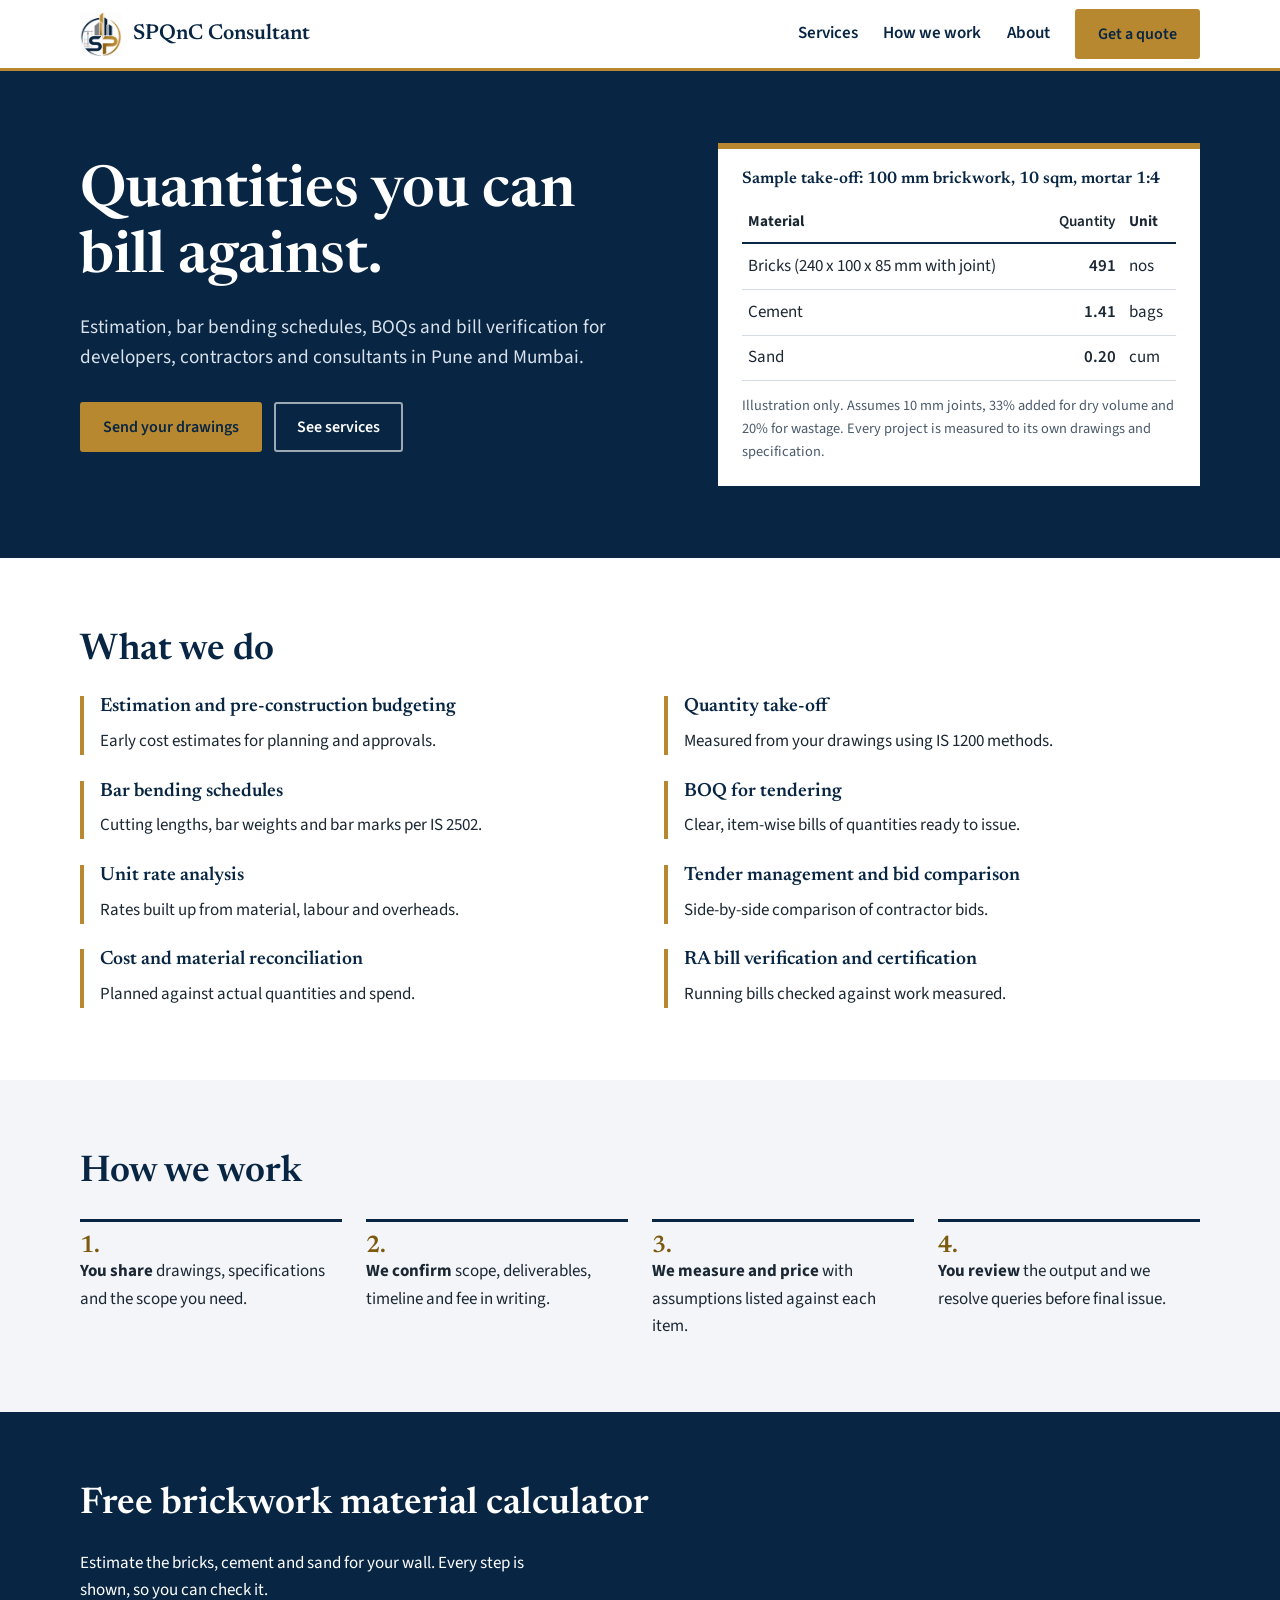
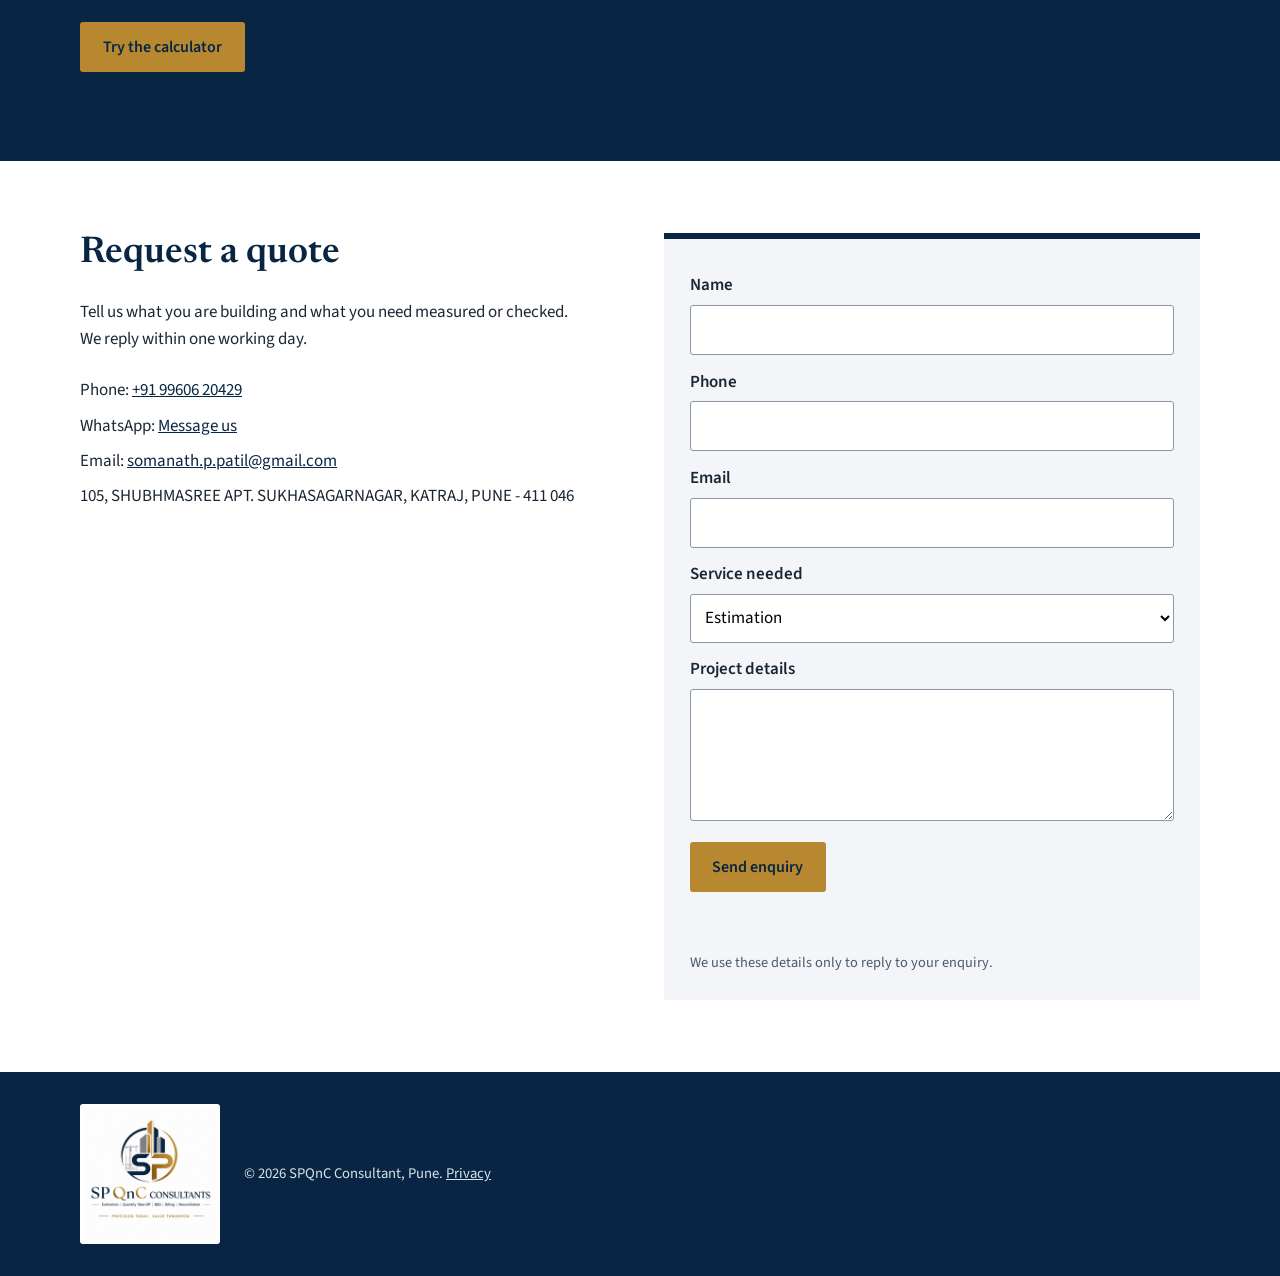
==== commit c9988e3d: "Optimise images, add social and structured data tags" ====
--- a/public/index.html
+++ b/public/index.html
@@ -1,5 +1,23 @@
 <!DOCTYPE html>
 <html lang="en-IN">
+<script type="application/ld+json">
+{
+   "@context": "https://schema.org",
+   "@type": "ProfessionalService",
+   "name": "SPQnC Consultant",
+   "url": "https://spqnc-website.eroots2025.workers.dev/",
+   "logo": "https://spqnc-website.eroots2025.workers.dev/assets/emblem.png",
+   "description": "Construction estimation, quantity take-off, bar bending schedules, BOQ, tender comparison and RA bill verification.",
+   "foundingDate": "2015",
+   "address": {
+     "@type": "PostalAddress",
+     "addressLocality": "Pune",
+     "addressRegion": "Maharashtra",
+     "addressCountry": "IN"
+   },
+   "areaServed": ["Pune", "Mumbai"]
+ }
+</script>
 
 <head>
   <meta charset="utf-8">
@@ -9,6 +27,15 @@
   <meta name="description"
     content="Construction estimation, quantity take-off, bar bending schedules, BOQ, tender comparison and RA bill verification for developers and contractors in Pune and Mumbai.">
   <link rel="canonical" href="https://spqnc-website.eroots2025.workers.dev/">
+  <meta name="theme-color" content="#082643">
+  <meta property="og:type" content="website">
+  <meta property="og:site_name" content="SPQnC Consultant">
+  <meta property="og:title" content="SPQnC Consultant | Estimation, BOQ and Bill Verification">
+  <meta property="og:description"
+    content="Estimation, quantity take-off, bar bending schedules, BOQ and RA bill verification for developers and contractors in Pune and Mumbai.">
+  <meta property="og:url" content="https://spqnc-website.eroots2025.workers.dev/">
+  <meta property="og:image" content="https://spqnc-website.eroots2025.workers.dev/assets/og-image.png">
+  <meta name="twitter:card" content="summary_large_image">
   <link rel="icon" type="image/png" href="assets/favicon.png">
   <link rel="preconnect" href="https://fonts.googleapis.com">
   <link rel="preconnect" href="https://fonts.gstatic.com" crossorigin>
